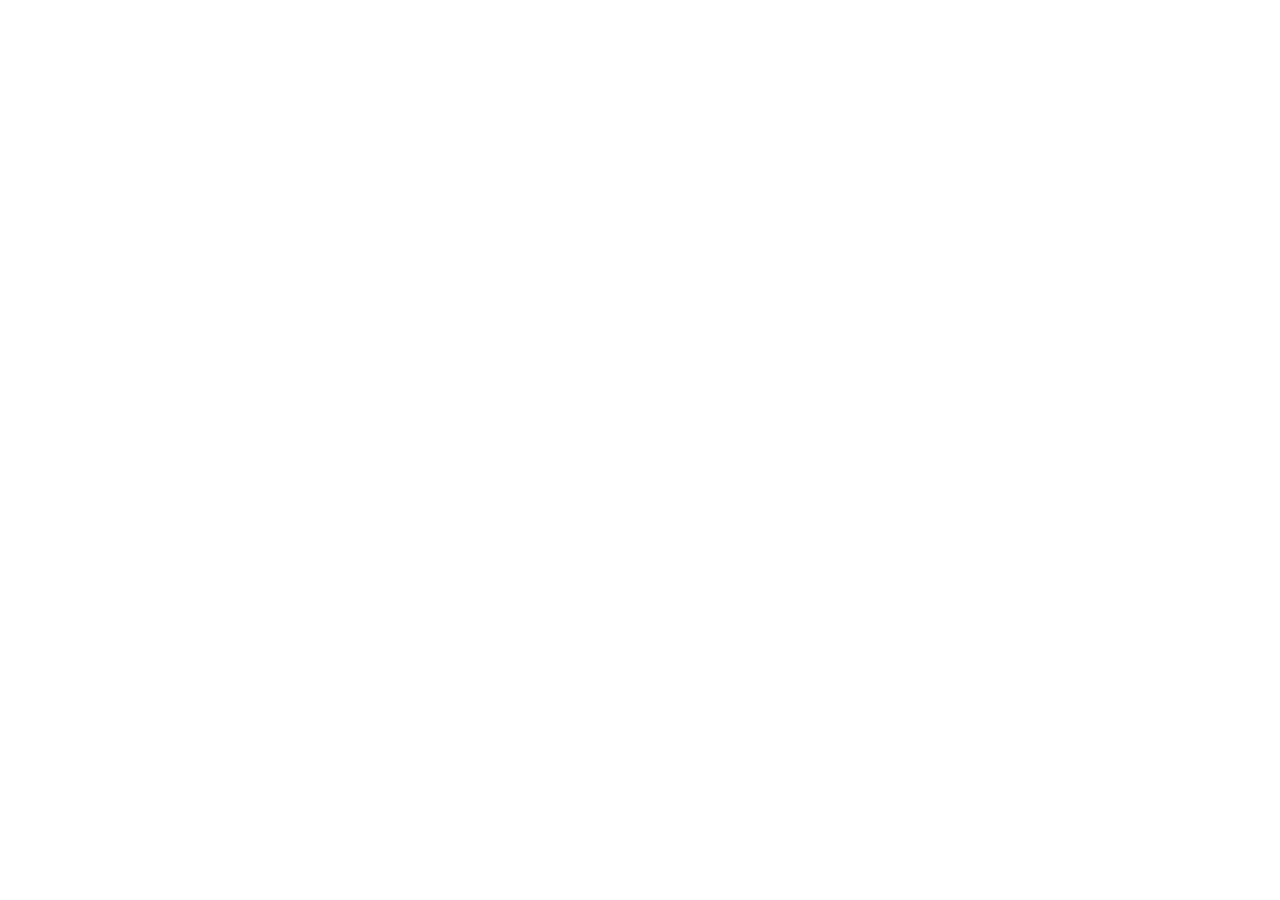
==== about.html @ 94e6d8cb "Init : création du dépôt, arborescence des fichiers et structure HTML de base" ====
<!DOCTYPE html>
<html lang="fr">
<head> 
<meta charset="UTF-8"> 
<meta name="viewport" content="width=device-width, initial-scale=1.0"> 
<title>AfriTalent — A propos</title> 
<!-- Bootstrap 5 via CDN : feuille de style --> 
<link 
href="https://cdn.jsdelivr.net/npm/bootstrap@5.3.0/dist/css/bootstrap.min.css" 
rel="stylesheet"> 
<!-- Votre feuille de style personnelle --> 
<link rel="stylesheet" href="css/style.css">
</head>
<body> 
<!-- Le contenu de la page sera ajoute ici --> 
<!-- Bootstrap 5 via CDN : script JavaScript --> 
<script 
src="https://cdn.jsdelivr.net/npm/bootstrap@5.3.0/dist/js/bootstrap.bundle.min.js"
></script> 
<!-- Votre script JavaScript --> 
<script src="js/main.js"></script>
</body>
</html>
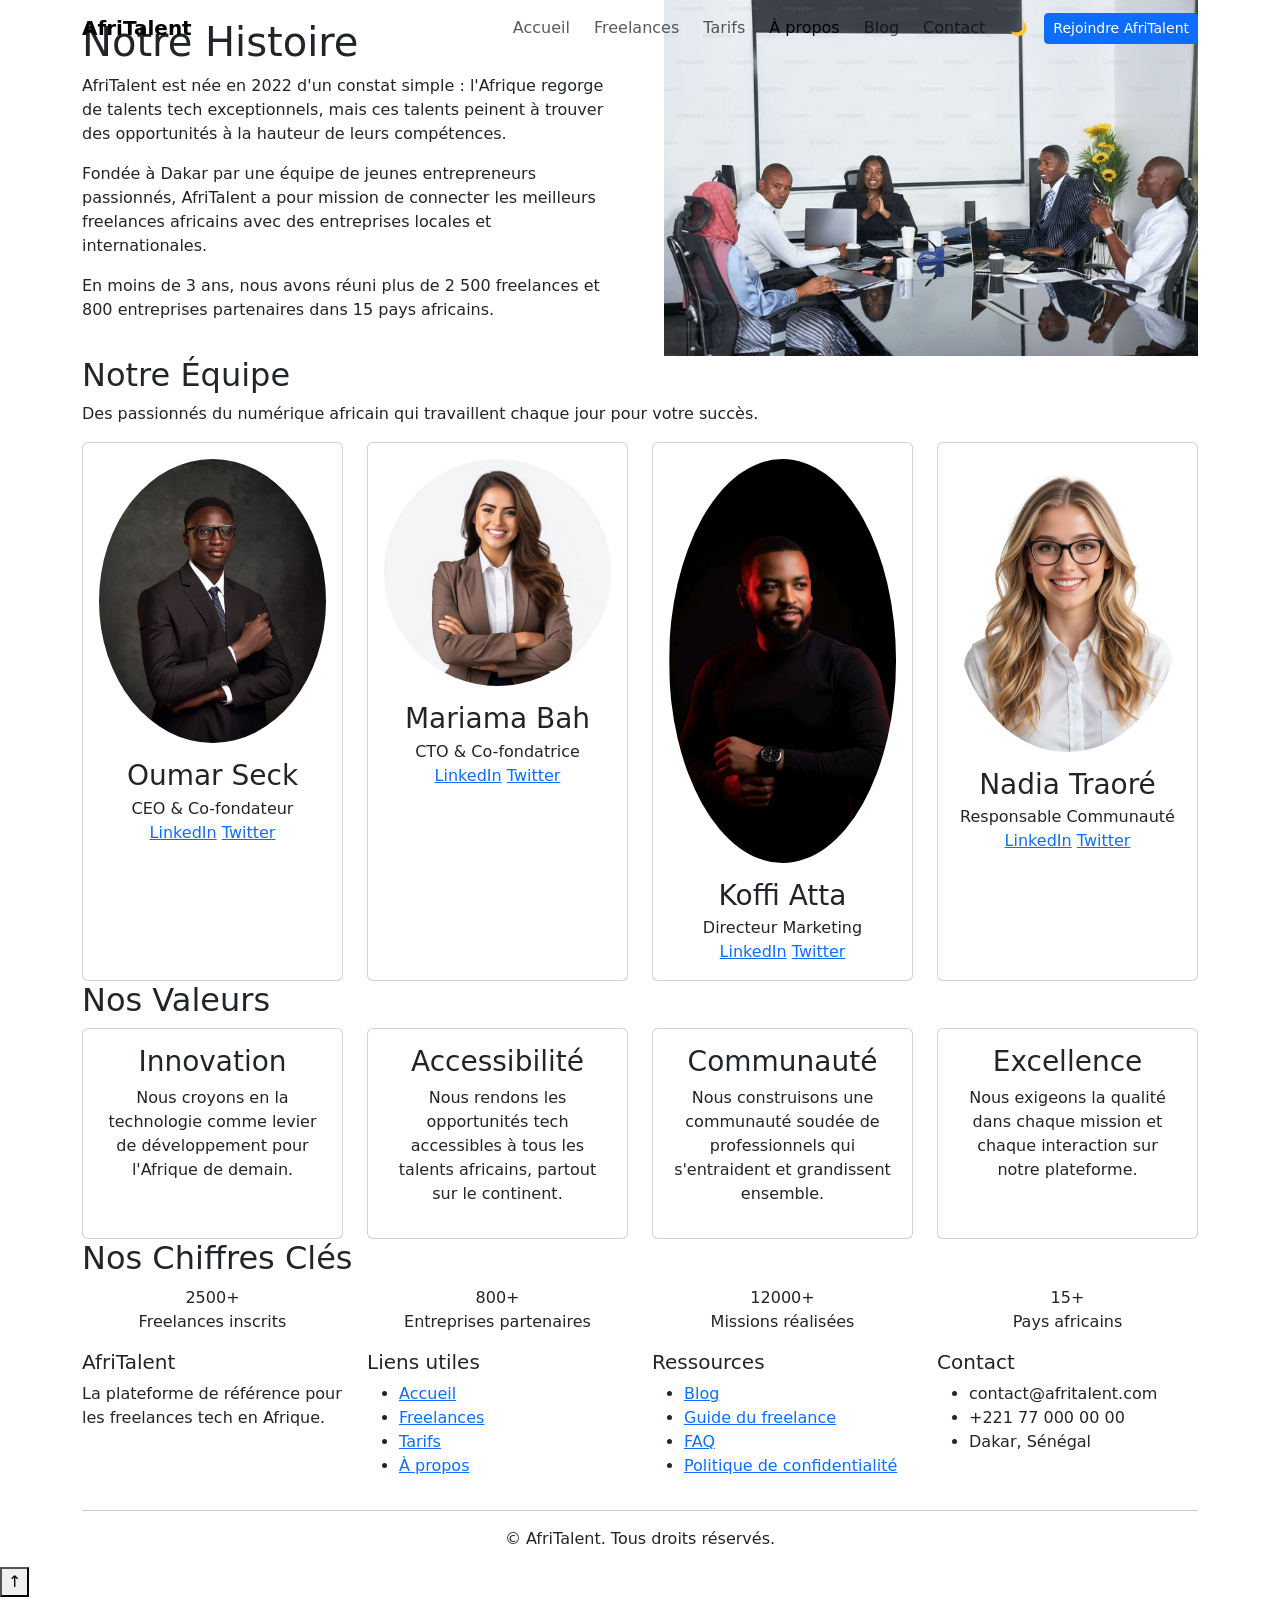
==== commit 208f61ff: "HTML : structure complète des 5 pages avec sections et contenu texte" ====
--- a/about.html
+++ b/about.html
@@ -13,11 +13,237 @@
 </head>
 <body> 
 <!-- Le contenu de la page sera ajoute ici --> 
-<!-- Bootstrap 5 via CDN : script JavaScript --> 
-<script 
-src="https://cdn.jsdelivr.net/npm/bootstrap@5.3.0/dist/js/bootstrap.bundle.min.js"
-></script> 
-<!-- Votre script JavaScript --> 
-<script src="js/main.js"></script>
+ <header>
+<nav class="navbar navbar-expand-lg fixed-top" id="mainNavbar">
+      <div class="container">
+        <a class="navbar-brand fw-bold" href="index.html">AfriTalent</a>
+        <button class="navbar-toggler" type="button" data-bs-toggle="collapse" 
+          data-bs-target="#navMenu" aria-controls="navMenu" 
+          aria-expanded="false" aria-label="Ouvrir le menu">
+          <span class="navbar-toggler-icon"></span>
+        </button>
+        <div class="collapse navbar-collapse" id="navMenu">
+          <ul class="navbar-nav ms-auto align-items-center gap-2">
+            <li class="nav-item"><a class="nav-link" href="index.html">Accueil</a></li>
+            <li class="nav-item"><a class="nav-link" href="freelances.html">Freelances</a></li>
+            <li class="nav-item"><a class="nav-link" href="tarifs.html">Tarifs</a></li>
+            <li class="nav-item"><a class="nav-link active" href="about.html">À propos</a></li>
+            <li class="nav-item"><a class="nav-link" href="#">Blog</a></li>
+            <li class="nav-item"><a class="nav-link" href="contact.html">Contact</a></li>
+            <li class="nav-item">
+              <button id="darkModeToggle" class="btn btn-sm" aria-label="Activer le mode sombre">🌙</button>
+            </li>
+            <li class="nav-item">
+              <a href="freelances.html" class="btn btn-primary btn-sm">Rejoindre AfriTalent</a>
+            </li>
+          </ul>
+        </div>
+      </div>
+    </nav>
+  </header>
+
+
+  <main>
+    <!-- SECTION NOTRE HISTOIRE -->
+    <section id="histoire">
+      <div class="container">
+        <div class="row align-items-center g-5">
+          <div class="col-lg-6">
+            <h1>Notre Histoire</h1>
+            <p>AfriTalent est née en 2022 d'un constat simple : l'Afrique regorge de talents tech exceptionnels, mais ces talents peinent à trouver des opportunités à la hauteur de leurs compétences.</p>
+            <p>Fondée à Dakar par une équipe de jeunes entrepreneurs passionnés, AfriTalent a pour mission de connecter les meilleurs freelances africains avec des entreprises locales et internationales.</p>
+            <p>En moins de 3 ans, nous avons réuni plus de 2 500 freelances et 800 entreprises partenaires dans 15 pays africains.</p>
+          </div>
+          <div class="col-lg-6">
+            <img src="images/Photo signée Ngozi Ejionueme sur Unsplash.jpg" alt="L'équipe AfriTalent réunie dans leurs bureaux à Dakar" class="img-fluid">
+          </div>
+        </div>
+      </div>
+    </section>
+
+    <!-- SECTION EQUIPE -->
+    <section id="equipe">
+      <div class="container">
+        <h2>Notre Équipe</h2>
+        <p>Des passionnés du numérique africain qui travaillent chaque jour pour votre succès.</p>
+
+        <div class="row g-4">
+
+          <div class="col-lg-3 col-md-6">
+            <div class="card text-center h-100">
+              <div class="card-body">
+                <img src="images/h.jpg" alt="Photo de Oumar Seck" class="img-fluid rounded-circle mb-3">
+                <h3 class="card-title">Oumar Seck</h3>
+                <p class="card-subtitle">CEO & Co-fondateur</p>
+                <div class="social-links">
+                  <a href="#" aria-label="LinkedIn de Oumar Seck">LinkedIn</a>
+                  <a href="#" aria-label="Twitter de Oumar Seck">Twitter</a>
+                </div>
+              </div>
+            </div>
+          </div>
+
+          <div class="col-lg-3 col-md-6">
+            <div class="card text-center h-100">
+              <div class="card-body">
+                <img src="images/m.jpg" alt="Photo de Mariama Bah" class="img-fluid rounded-circle mb-3">
+                <h3 class="card-title">Mariama Bah</h3>
+                <p class="card-subtitle">CTO & Co-fondatrice</p>
+                <div class="social-links">
+                  <a href="#" aria-label="LinkedIn de Mariama Bah">LinkedIn</a>
+                  <a href="#" aria-label="Twitter de Mariama Bah">Twitter</a>
+                </div>
+              </div>
+            </div>
+          </div>
+
+          <div class="col-lg-3 col-md-6">
+            <div class="card text-center h-100">
+              <div class="card-body">
+                <img src="images/mm.jpg" alt="Photo de Koffi Atta" class="img-fluid rounded-circle mb-3">
+                <h3 class="card-title">Koffi Atta</h3>
+                <p class="card-subtitle">Directeur Marketing</p>
+                <div class="social-links">
+                  <a href="#" aria-label="LinkedIn de Koffi Atta">LinkedIn</a>
+                  <a href="#" aria-label="Twitter de Koffi Atta">Twitter</a>
+                </div>
+              </div>
+            </div>
+          </div>
+
+          <div class="col-lg-3 col-md-6">
+            <div class="card text-center h-100">
+              <div class="card-body">
+                <img src="images/A Woman Wearing Glasses And A White Shirt Is Smiling At The Camera With Her.jpg" alt="Photo de Nadia Traoré" class="img-fluid rounded-circle mb-3">
+                <h3 class="card-title">Nadia Traoré</h3>
+                <p class="card-subtitle">Responsable Communauté</p>
+                <div class="social-links">
+                  <a href="#" aria-label="LinkedIn de Nadia Traoré">LinkedIn</a>
+                  <a href="#" aria-label="Twitter de Nadia Traoré">Twitter</a>
+                </div>
+              </div>
+            </div>
+          </div>
+
+        </div>
+      </div>
+    </section>
+
+<!-- SECTION VALEURS -->
+    <section id="valeurs">
+      <div class="container">
+        <h2>Nos Valeurs</h2>
+        <div class="row g-4">
+
+          <div class="col-lg-3 col-md-6">
+            <div class="card text-center h-100">
+              <div class="card-body">
+                <h3>Innovation</h3>
+                <p>Nous croyons en la technologie comme levier de développement pour l'Afrique de demain.</p>
+              </div>
+            </div>
+          </div>
+
+          <div class="col-lg-3 col-md-6">
+            <div class="card text-center h-100">
+              <div class="card-body">
+                <h3>Accessibilité</h3>
+                <p>Nous rendons les opportunités tech accessibles à tous les talents africains, partout sur le continent.</p>
+              </div>
+            </div>
+          </div>
+
+          <div class="col-lg-3 col-md-6">
+            <div class="card text-center h-100">
+              <div class="card-body">
+                <h3>Communauté</h3>
+                <p>Nous construisons une communauté soudée de professionnels qui s'entraident et grandissent ensemble.</p>
+              </div>
+            </div>
+          </div>
+
+          <div class="col-lg-3 col-md-6">
+            <div class="card text-center h-100">
+              <div class="card-body">
+                <h3>Excellence</h3>
+                <p>Nous exigeons la qualité dans chaque mission et chaque interaction sur notre plateforme.</p>
+              </div>
+            </div>
+          </div>
+
+        </div>
+      </div>
+    </section>
+
+<!-- SECTION CHIFFRES CLES -->
+    <section id="chiffres">
+      <div class="container">
+        <h2>Nos Chiffres Clés</h2>
+        <div class="row">
+          <div class="col-md-3 text-center">
+            <span class="stat-number" data-target="2500">2500</span><span>+</span>
+            <p>Freelances inscrits</p>
+          </div>
+          <div class="col-md-3 text-center">
+            <span class="stat-number" data-target="800">800</span><span>+</span>
+            <p>Entreprises partenaires</p>
+          </div>
+          <div class="col-md-3 text-center">
+            <span class="stat-number" data-target="12000">12000</span><span>+</span>
+            <p>Missions réalisées</p>
+          </div>
+          <div class="col-md-3 text-center">
+            <span class="stat-number" data-target="15">15</span><span>+</span>
+            <p>Pays africains</p>
+          </div>
+        </div>
+      </div>
+    </section>
+  </main>
+
+  <!-- FOOTER -->
+  <footer id="mainFooter">
+    <div class="container">
+      <div class="row g-4">
+        <div class="col-lg-3 col-md-6">
+          <h5>AfriTalent</h5>
+          <p>La plateforme de référence pour les freelances tech en Afrique.</p>
+        </div>
+        <div class="col-lg-3 col-md-6">
+          <h5>Liens utiles</h5>
+          <ul>
+            <li><a href="index.html">Accueil</a></li>
+            <li><a href="freelances.html">Freelances</a></li>
+            <li><a href="tarifs.html">Tarifs</a></li>
+            <li><a href="about.html">À propos</a></li>
+          </ul>
+        </div>
+        <div class="col-lg-3 col-md-6">
+          <h5>Ressources</h5>
+          <ul>
+            <li><a href="#">Blog</a></li>
+            <li><a href="#">Guide du freelance</a></li>
+            <li><a href="#">FAQ</a></li>
+            <li><a href="#">Politique de confidentialité</a></li>
+          </ul>
+        </div>
+        <div class="col-lg-3 col-md-6">
+          <h5>Contact</h5>
+          <ul>
+            <li>contact@afritalent.com</li>
+            <li>+221 77 000 00 00</li>
+            <li>Dakar, Sénégal</li>
+          </ul>
+        </div>
+      </div>
+      <hr>
+      <p class="text-center">© <span id="currentYear"></span> AfriTalent. Tous droits réservés.</p>
+    </div>
+  </footer>
+
+  <button id="backToTop" aria-label="Retour en haut">↑</button>
+
+  <script src="https://cdn.jsdelivr.net/npm/bootstrap@5.3.3/dist/js/bootstrap.bundle.min.js"></script>
+  <script src="js/main.js"></script>
 </body>
 </html>
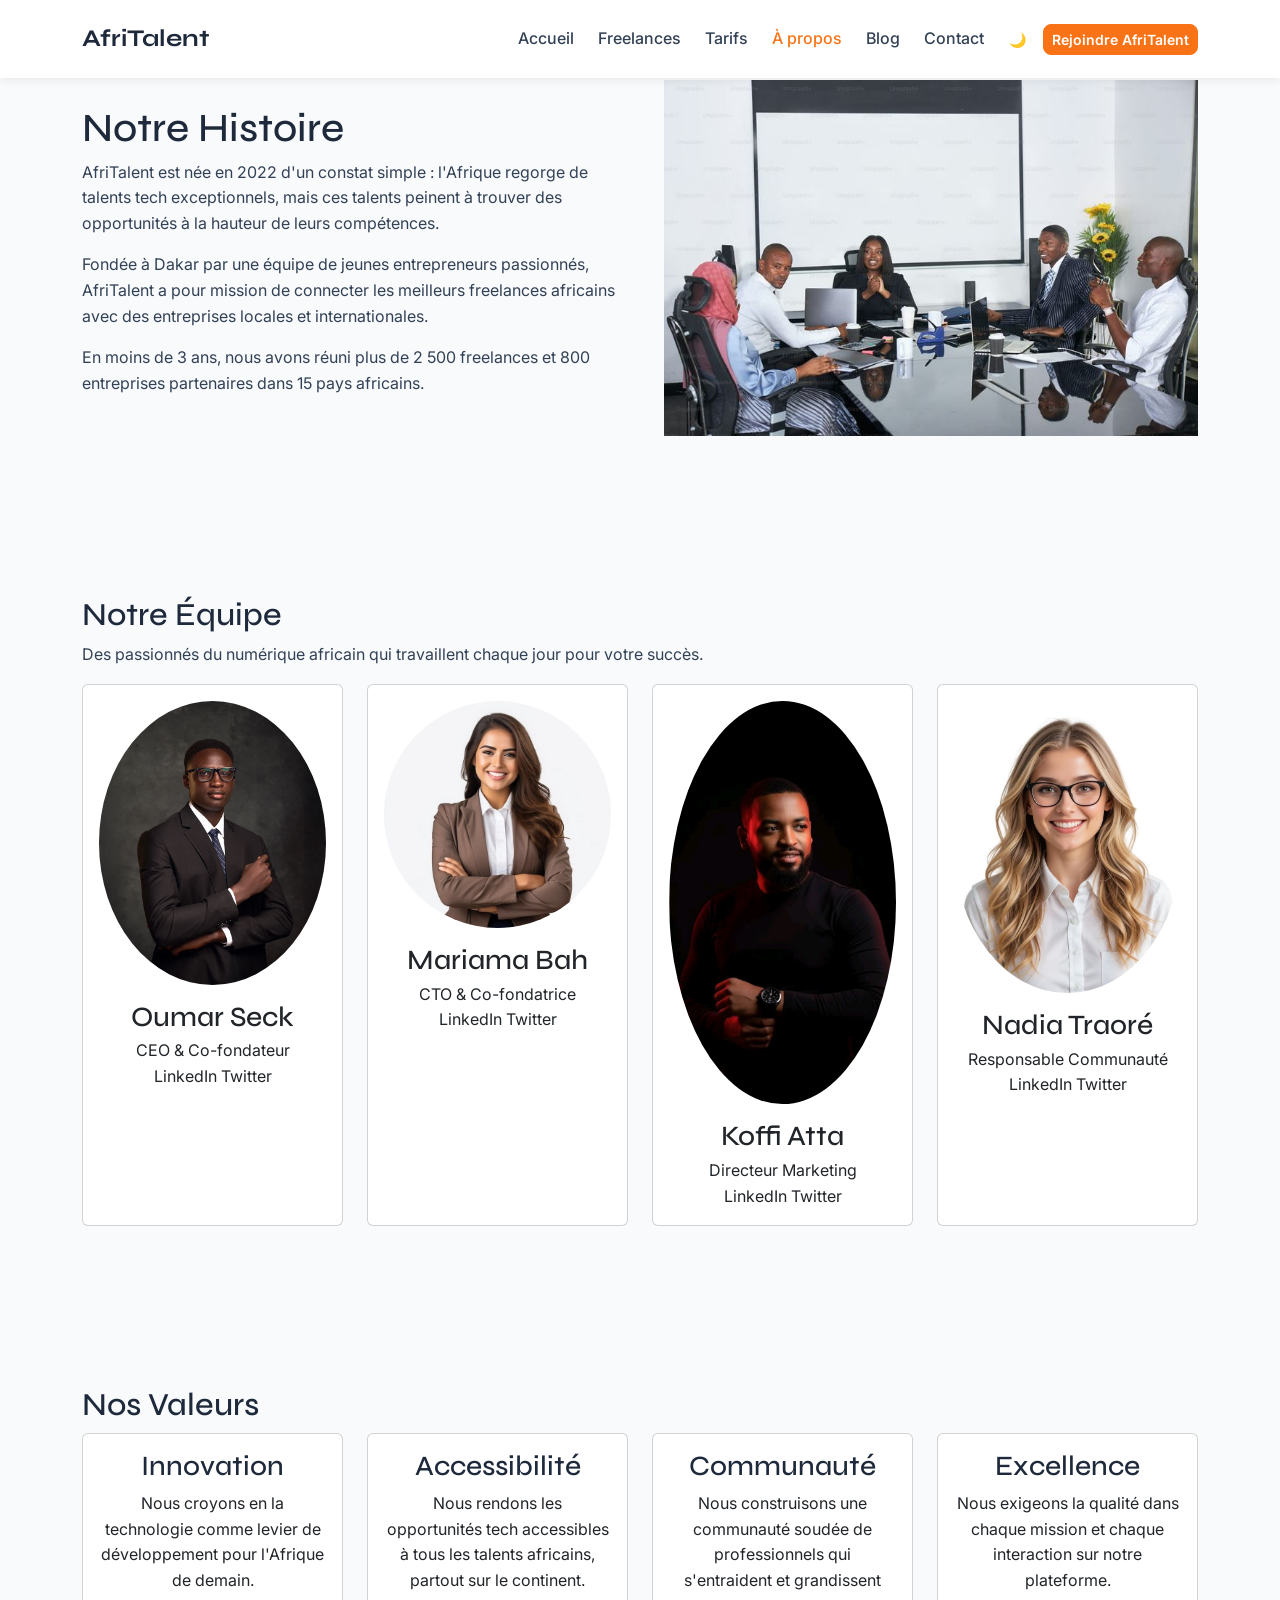
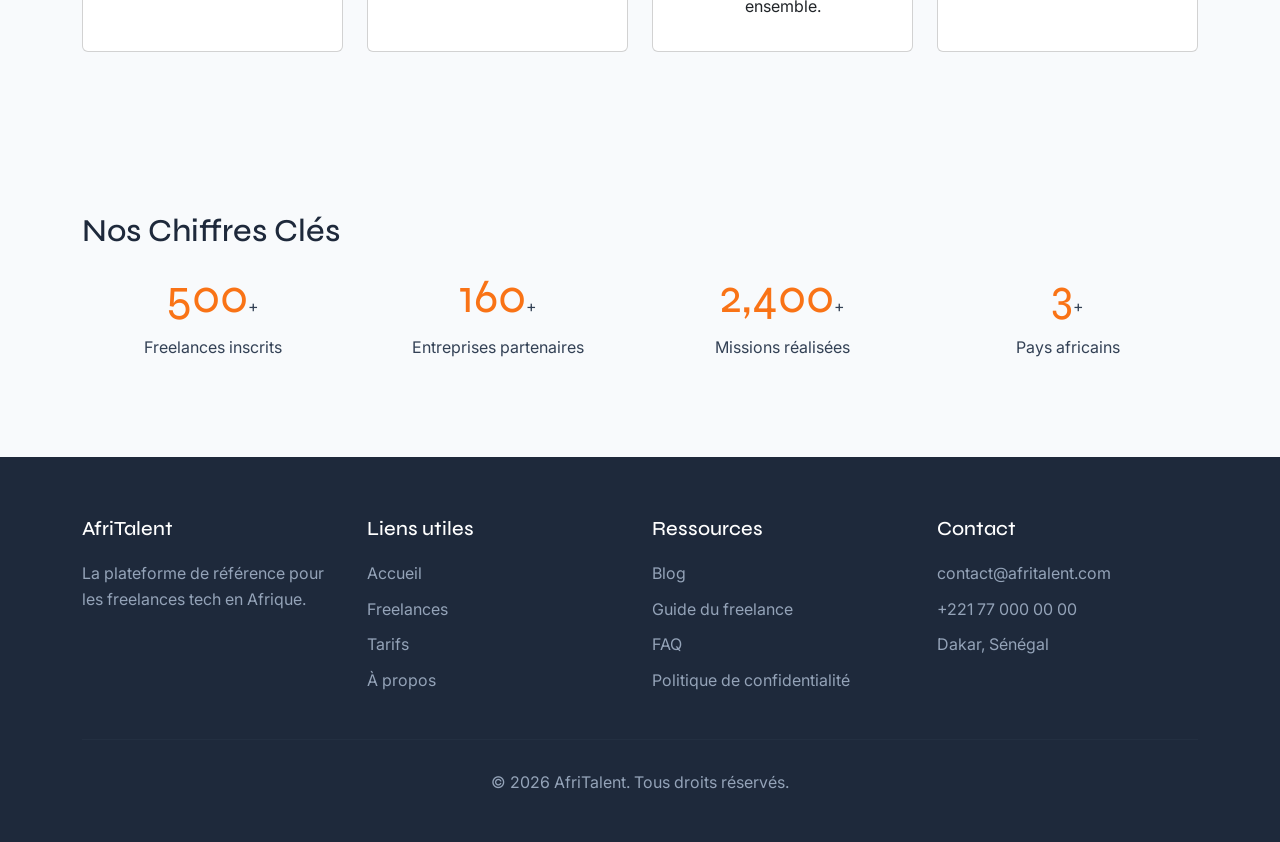
==== commit 7dfa4932: "JS : compteurs animés au scroll et animations fade-in des sections" ====
--- a/about.html
+++ b/about.html
@@ -62,7 +62,7 @@
     </section>
 
     <!-- SECTION EQUIPE -->
-    <section id="equipe">
+    <section id="equipe" class="fade-in">
       <div class="container">
         <h2>Notre Équipe</h2>
         <p>Des passionnés du numérique africain qui travaillent chaque jour pour votre succès.</p>
@@ -130,7 +130,7 @@
     </section>
 
 <!-- SECTION VALEURS -->
-    <section id="valeurs">
+    <section id="valeurs" class="fade-in">
       <div class="container">
         <h2>Nos Valeurs</h2>
         <div class="row g-4">
@@ -176,7 +176,7 @@
     </section>
 
 <!-- SECTION CHIFFRES CLES -->
-    <section id="chiffres">
+    <section id="chiffres" class="fade-in">
       <div class="container">
         <h2>Nos Chiffres Clés</h2>
         <div class="row">
--- a/css/style.css
+++ b/css/style.css
@@ -0,0 +1,618 @@
+@import url('https://fonts.googleapis.com/css2?family=Syne:wght@700;800&family=Inter:wght@400;500;600&display=swap');
+
+
+:root{
+     /* Couleurs principales */
+  --couleur-primaire: #F97316;
+  --couleur-secondaire: #1E293B;
+  --couleur-accent: #FFFFFF;
+  --couleur-fond: #F8FAFC;
+  --couleur-texte: #334155;
+
+  /* Typographie */
+  --police-titre: 'Syne', sans-serif;
+  --police-corps: 'Inter', sans-serif;
+
+  /* Espacements */
+  --espacement-section: 80px;
+  --espacement-sm: 20px;
+
+  /* Bordures */
+  --rayon-carte: 16px;
+
+  /* Ombres */
+  --ombre-carte: 0 4px 20px rgba(0, 0, 0, 0.08);
+
+}
+
+* {
+  margin: 0;
+  padding: 0;
+  box-sizing: border-box;
+}
+
+html {
+  scroll-behavior: smooth;
+}
+
+body {
+  font-family: var(--police-corps);
+  color: var(--couleur-texte);
+  background-color: var(--couleur-fond);
+  line-height: 1.6;
+}
+
+h1, h2, h3, h4, h5, h6 {
+  font-family: var(--police-titre);
+  color: var(--couleur-secondaire);
+}
+
+a {
+  text-decoration: none;
+  color: inherit;
+}
+
+ul {
+  list-style: none;
+  padding: 0;
+}
+
+img {
+  max-width: 100%;
+  height: auto;
+}
+
+section {
+  padding: var(--espacement-section) 0;
+}
+
+.section-title {
+  font-size: 2rem;
+  margin-bottom: 40px;
+  text-align: center;
+}
+
+#mainNavbar {
+  background-color: var(--couleur-accent);
+  box-shadow: 0 2px 10px rgba(0, 0, 0, 0.08);
+  padding: 15px 0;
+  transition: all 0.3s ease;
+}
+
+/* Navbar au scroll — ajoutée par JS */
+#mainNavbar.scrolled {
+  padding: 8px 0;
+  box-shadow: 0 4px 20px rgba(0, 0, 0, 0.15);
+}
+
+.navbar-brand {
+  font-family: var(--police-titre);
+  font-size: 1.5rem;
+  color: var(--couleur-secondaire) !important;
+}
+
+.nav-link {
+  font-family: var(--police-corps);
+  font-weight: 500;
+  color: var(--couleur-texte) !important;
+  transition: color 0.3s ease;
+}
+
+.nav-link:hover,
+.nav-link.active {
+  color: var(--couleur-primaire) !important;
+}
+
+.btn-primary {
+  background-color: var(--couleur-primaire);
+  border-color: var(--couleur-primaire);
+  font-weight: 600;
+  border-radius: 8px;
+  transition: all 0.3s ease;
+}
+
+.btn-primary:hover {
+  background-color: #ea6c0a;
+  border-color: #ea6c0a;
+  transform: translateY(-2px);
+}
+
+.btn-outline-primary {
+  color: var(--couleur-primaire);
+  border-color: var(--couleur-primaire);
+  font-weight: 600;
+  border-radius: 8px;
+  transition: all 0.3s ease;
+}
+
+.btn-outline-primary:hover {
+  background-color: var(--couleur-primaire);
+  color: white;
+  transform: translateY(-2px);
+}
+
+#backToTop {
+  position: fixed;
+  bottom: 30px;
+  right: 30px;
+  background-color: var(--couleur-primaire);
+  color: white;
+  border: none;
+  border-radius: 50%;
+  width: 50px;
+  height: 50px;
+  font-size: 1.2rem;
+  cursor: pointer;
+  display: none;
+  z-index: 999;
+  box-shadow: var(--ombre-carte);
+  transition: all 0.3s ease;
+}
+
+#backToTop:hover {
+  background-color: #ea6c0a;
+  transform: translateY(-3px);
+}
+
+#mainFooter {
+  background-color: var(--couleur-secondaire);
+  color: #94A3B8;
+  padding: 60px 0 30px;
+}
+
+#mainFooter h5 {
+  color: var(--couleur-accent);
+  font-family: var(--police-titre);
+  margin-bottom: 20px;
+}
+
+#mainFooter ul li {
+  margin-bottom: 10px;
+}
+
+#mainFooter a {
+  color: #94A3B8;
+  transition: color 0.3s ease;
+}
+
+#mainFooter a:hover {
+  color: var(--couleur-primaire);
+}
+
+#mainFooter hr {
+  border-color: #334155;
+  margin: 30px 0;
+}
+
+.copyright {
+  color: #64748B;
+  font-size: 0.9rem;
+}
+
+
+body.dark-mode {
+  background-color: #0F172A;
+  color: #CBD5E1;
+}
+
+body.dark-mode #mainNavbar {
+  background-color: #1E293B;
+}
+
+body.dark-mode h1,
+body.dark-mode h2,
+body.dark-mode h3 {
+  color: #F1F5F9;
+}
+
+body.dark-mode .card {
+  background-color: #1E293B;
+  border-color: #334155;
+  color: #CBD5E1;
+}
+
+#hero {
+  padding-top: 120px;
+  padding-bottom: var(--espacement-section);
+  background-color: var(--couleur-fond);
+}
+
+#hero h1 {
+  font-size: 3.5rem;
+  line-height: 1.1;
+  margin-bottom: 20px;
+  color: var(--couleur-secondaire);
+}
+
+#hero h2 {
+  font-size: 1.2rem;
+  font-weight: 400;
+  font-family: var(--police-corps);
+  color: var(--couleur-texte);
+  margin-bottom: 30px;
+}
+
+#hero .btn {
+  margin-right: 15px;
+  margin-bottom: 15px;
+}
+
+#hero img {
+  border-radius: var(--rayon-carte);
+  object-fit: cover;
+  max-height: 500px;
+  width: 100%;
+}
+
+/* Statistiques */
+.stats-row {
+  margin-top: 60px;
+  padding-top: 40px;
+  border-top: 1px solid #E2E8F0;
+}
+
+.stat-number {
+  font-family: var(--police-titre);
+  font-size: 2.5rem;
+  color: var(--couleur-primaire);
+}
+
+.stats-row p {
+  color: var(--couleur-texte);
+  font-size: 0.95rem;
+  margin-top: 5px;
+}
+
+#how-it-works {
+  background-color: white;
+}
+
+#how-it-works h2 {
+  text-align: center;
+  margin-bottom: 50px;
+}
+
+.bento-grid {
+  display: grid;
+  grid-template-columns: repeat(3, 1fr);
+  gap: 20px;
+}
+
+.bento-card {
+  background-color: var(--couleur-fond);
+  border-radius: var(--rayon-carte);
+  padding: 30px;
+  box-shadow: var(--ombre-carte);
+  transition: transform 0.3s ease, box-shadow 0.3s ease;
+}
+
+.bento-card:hover {
+  transform: translateY(-5px);
+  box-shadow: 0 10px 30px rgba(0, 0, 0, 0.12);
+}
+
+/* Carte large — occupe 2 colonnes */
+.bento-large {
+  grid-column: span 2;
+}
+
+/* Carte large en largeur — occupe toute la largeur */
+.bento-wide {
+  grid-column: span 3;
+}
+
+.step-number {
+  font-family: var(--police-titre);
+  font-size: 3rem;
+  color: var(--couleur-primaire);
+  opacity: 0.3;
+  display: block;
+  margin-bottom: 10px;
+}
+
+.bento-card h3 {
+  font-size: 1.3rem;
+  margin-bottom: 10px;
+}
+
+.bento-card p {
+  color: var(--couleur-texte);
+  font-size: 0.95rem;
+}
+
+#categories {
+  background-color: var(--couleur-fond);
+}
+
+#categories h2 {
+  text-align: center;
+  margin-bottom: 50px;
+}
+
+.category-card {
+  background-color: white;
+  border-radius: var(--rayon-carte);
+  padding: 30px;
+  text-align: center;
+  box-shadow: var(--ombre-carte);
+  transition: transform 0.3s ease, box-shadow 0.3s ease, border-color 0.3s ease;
+  border: 2px solid transparent;
+  height: 100%;
+  cursor: pointer;
+}
+
+.category-card:hover {
+  transform: translateY(-8px);
+  box-shadow: 0 15px 40px rgba(249, 115, 22, 0.15);
+  border-color: var(--couleur-primaire);
+}
+
+.category-card h3 {
+  font-size: 1.2rem;
+  margin-bottom: 10px;
+}
+
+.category-card span {
+  color: var(--couleur-primaire);
+  font-size: 0.9rem;
+  font-weight: 500;
+}
+
+#testimonials {
+  background-color: white;
+}
+
+#testimonials h2 {
+  text-align: center;
+  margin-bottom: 50px;
+}
+
+.testimonial-card {
+  text-align: center;
+  padding: 40px;
+  max-width: 700px;
+  margin: 0 auto;
+}
+
+.testimonial-card .avatar {
+  width: 80px;
+  height: 80px;
+  border-radius: 50%;
+  object-fit: cover;
+  margin-bottom: 20px;
+  border: 3px solid var(--couleur-primaire);
+}
+
+.testimonial-card p {
+  font-size: 1.1rem;
+  font-style: italic;
+  color: var(--couleur-texte);
+  margin-bottom: 20px;
+}
+
+.testimonial-card strong {
+  display: block;
+  font-family: var(--police-titre);
+  color: var(--couleur-secondaire);
+  font-size: 1.1rem;
+}
+
+.testimonial-card span {
+  color: #94A3B8;
+  font-size: 0.9rem;
+}
+
+.carousel-control-prev-icon,
+.carousel-control-next-icon {
+  filter: invert(1);
+}
+
+#cta {
+  background-color: var(--couleur-primaire);
+  color: white;
+}
+
+#cta h2 {
+  color: white;
+  font-size: 2.2rem;
+  margin-bottom: 15px;
+}
+
+#cta p {
+  color: rgba(255, 255, 255, 0.85);
+  margin-bottom: 30px;
+  font-size: 1.1rem;
+}
+
+#cta .btn-light {
+  font-weight: 600;
+  color: var(--couleur-primaire);
+  border-radius: 8px;
+  padding: 12px 35px;
+  transition: all 0.3s ease;
+}
+
+#cta .btn-light:hover {
+  transform: translateY(-3px);
+  box-shadow: 0 8px 25px rgba(0, 0, 0, 0.2);
+}
+
+
+/* ---- TABLETTE (768px) ---- */
+@media (max-width: 768px) {
+
+  /* Hero */
+  #hero {
+    padding-top: 100px;
+    text-align: center;
+  }
+
+  #hero h1 {
+    font-size: 2.2rem;
+  }
+
+  #hero h2 {
+    font-size: 1rem;
+  }
+
+  #hero img {
+    margin-top: 30px;
+    max-height: 350px;
+  }
+
+  #hero .btn {
+    display: block;
+    width: 100%;
+    margin-right: 0;
+    margin-bottom: 10px;
+  }
+
+  /* Statistiques */
+  .stats-row {
+    margin-top: 40px;
+  }
+
+  .stat-number {
+    font-size: 2rem;
+  }
+
+  /* Bento Grid */
+  .bento-grid {
+    grid-template-columns: repeat(2, 1fr);
+  }
+
+  .bento-large {
+    grid-column: span 2;
+  }
+
+  .bento-wide {
+    grid-column: span 2;
+  }
+
+  /* Catégories */
+  .category-card {
+    padding: 20px;
+  }
+
+  /* Témoignages */
+  .testimonial-card {
+    padding: 20px;
+  }
+
+  /* CTA */
+  #cta h2 {
+    font-size: 1.6rem;
+  }
+
+  /* Tarifs */
+  #tarifs .card.border-primary {
+    transform: scale(1);
+  }
+
+  /* Contact */
+  .contact-info {
+    margin-bottom: 30px;
+  }
+
+  /* Footer */
+  #mainFooter {
+    text-align: center;
+  }
+
+  /* Filtres freelances */
+  .filtres-btns {
+    justify-content: center;
+  }
+
+}
+
+/* ---- MOBILE (375px) ---- */
+@media (max-width: 375px) {
+
+  /* Hero */
+  #hero h1 {
+    font-size: 1.8rem;
+  }
+
+  #hero h2 {
+    font-size: 0.95rem;
+  }
+
+  /* Bento Grid */
+  .bento-grid {
+    grid-template-columns: 1fr;
+  }
+
+  .bento-large {
+    grid-column: span 1;
+  }
+
+  .bento-wide {
+    grid-column: span 1;
+  }
+
+  /* Statistiques */
+  .stat-number {
+    font-size: 1.8rem;
+  }
+
+  /* Navbar */
+  .navbar-brand {
+    font-size: 1.2rem;
+  }
+
+  /* Témoignages */
+  .testimonial-card p {
+    font-size: 0.95rem;
+  }
+
+  /* CTA */
+  #cta h2 {
+    font-size: 1.4rem;
+  }
+
+  /* Footer */
+  #mainFooter {
+    padding: 40px 0 20px;
+  }
+
+  /* Bouton retour en haut */
+  #backToTop {
+    bottom: 15px;
+    right: 15px;
+    width: 40px;
+    height: 40px;
+    font-size: 1rem;
+  }
+
+  /* Contact */
+  .form-control,
+  .form-select {
+    padding: 10px 12px;
+  }
+
+  /* Tarifs */
+  .price {
+    font-size: 1.6rem;
+  }
+
+}
+
+/* ---- DESKTOP (1200px+) ---- */
+@media (min-width: 1200px) {
+
+  #hero h1 {
+    font-size: 4rem;
+  }
+
+  .bento-grid {
+    grid-template-columns: repeat(3, 1fr);
+  }
+
+  .stat-number {
+    font-size: 3rem;
+  }
+
+}
+
+
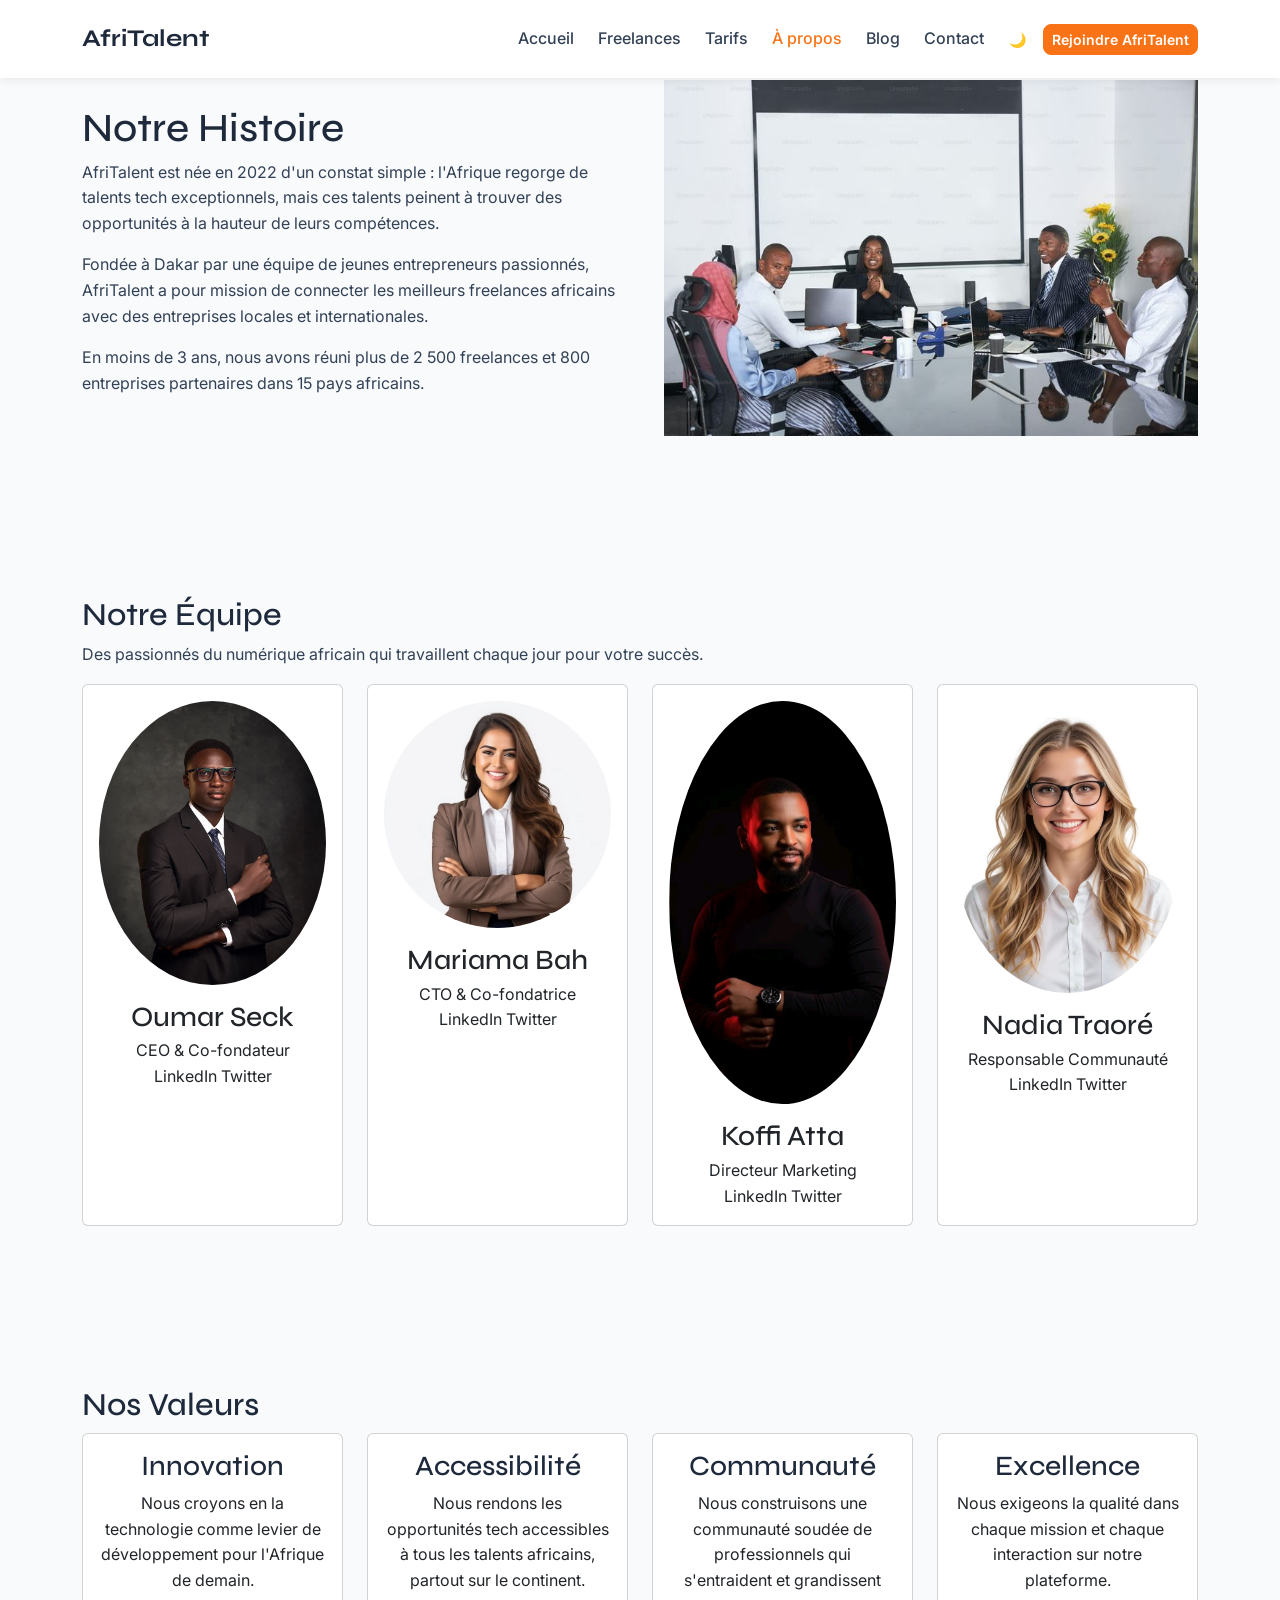
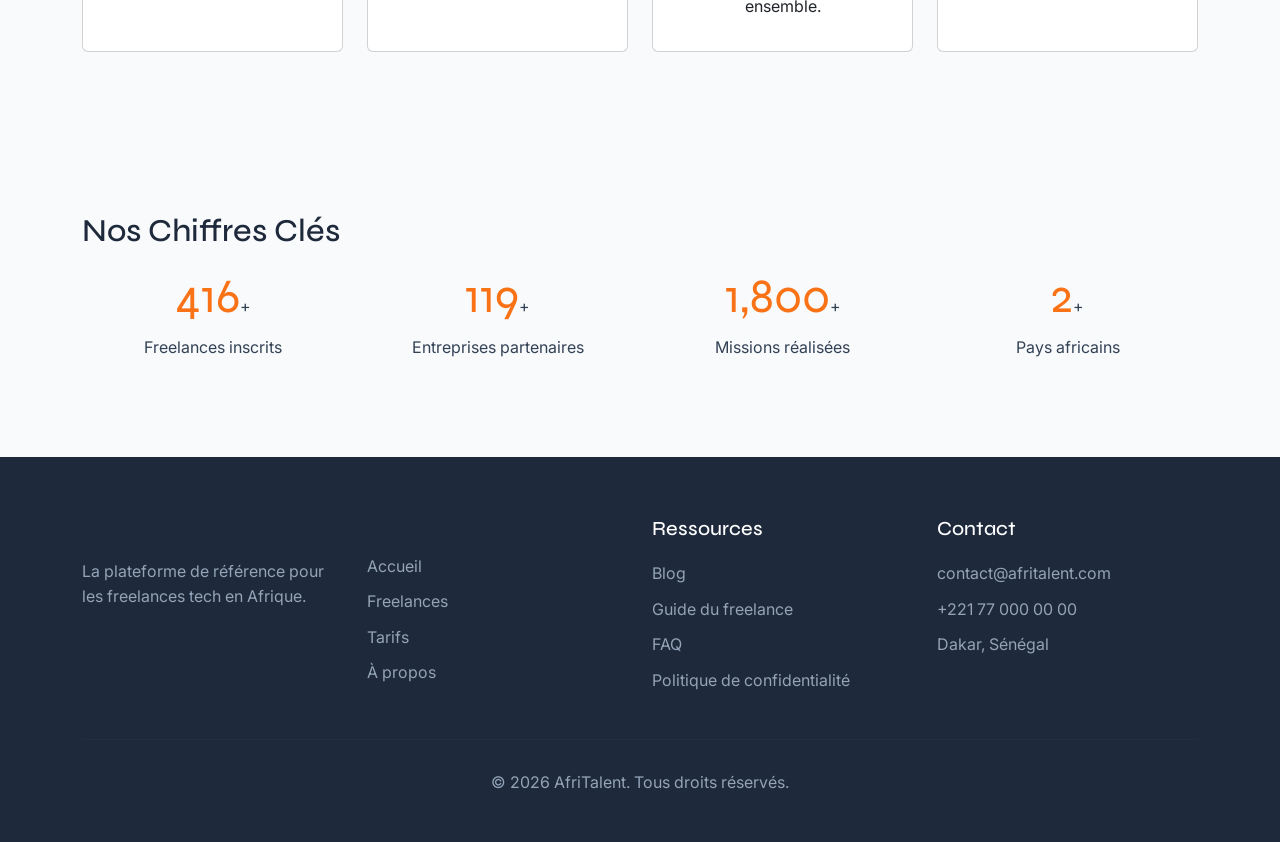
==== commit badd4e7b: "Finalisation : corrections responsive, optimisation du code et commentaires" ====
--- a/about.html
+++ b/about.html
@@ -55,7 +55,7 @@
             <p>En moins de 3 ans, nous avons réuni plus de 2 500 freelances et 800 entreprises partenaires dans 15 pays africains.</p>
           </div>
           <div class="col-lg-6">
-            <img src="images/Photo signée Ngozi Ejionueme sur Unsplash.jpg" alt="L'équipe AfriTalent réunie dans leurs bureaux à Dakar" class="img-fluid">
+            <img src="images/Unsplash.jpg" alt="L'équipe AfriTalent réunie dans leurs bureaux à Dakar" class="img-fluid">
           </div>
         </div>
       </div>
@@ -114,7 +114,7 @@
           <div class="col-lg-3 col-md-6">
             <div class="card text-center h-100">
               <div class="card-body">
-                <img src="images/A Woman Wearing Glasses And A White Shirt Is Smiling At The Camera With Her.jpg" alt="Photo de Nadia Traoré" class="img-fluid rounded-circle mb-3">
+                <img src="images/woma.jpg" alt="Photo de Nadia Traoré" class="img-fluid rounded-circle mb-3">
                 <h3 class="card-title">Nadia Traoré</h3>
                 <p class="card-subtitle">Responsable Communauté</p>
                 <div class="social-links">
@@ -206,11 +206,11 @@
     <div class="container">
       <div class="row g-4">
         <div class="col-lg-3 col-md-6">
-          <h5>AfriTalent</h5>
+          <h3>AfriTalent</h3>
           <p>La plateforme de référence pour les freelances tech en Afrique.</p>
         </div>
         <div class="col-lg-3 col-md-6">
-          <h5>Liens utiles</h5>
+          <h4>Liens utiles</h4>
           <ul>
             <li><a href="index.html">Accueil</a></li>
             <li><a href="freelances.html">Freelances</a></li>
--- a/css/style.css
+++ b/css/style.css
@@ -1,6 +1,8 @@
+/*IMPORT GOOGLE FONTS */
 @import url('https://fonts.googleapis.com/css2?family=Syne:wght@700;800&family=Inter:wght@400;500;600&display=swap');
 
 
+/* VARIABLES CSS*/
 :root{
      /* Couleurs principales */
   --couleur-primaire: #F97316;
@@ -24,7 +26,9 @@
   --ombre-carte: 0 4px 20px rgba(0, 0, 0, 0.08);
 
 }
-
+ 
+
+/* RESET ET STYLES DE BASE*/
 * {
   margin: 0;
   padding: 0;
@@ -71,6 +75,8 @@
   margin-bottom: 40px;
   text-align: center;
 }
+
+/*  NAVBAR */
 
 #mainNavbar {
   background-color: var(--couleur-accent);
@@ -130,6 +136,8 @@
   color: white;
   transform: translateY(-2px);
 }
+
+/* BOUTON RETOUR EN HAUT */
 
 #backToTop {
   position: fixed;
@@ -154,6 +162,8 @@
   transform: translateY(-3px);
 }
 
+/* FOOTER*/
+
 #mainFooter {
   background-color: var(--couleur-secondaire);
   color: #94A3B8;
@@ -189,6 +199,7 @@
   font-size: 0.9rem;
 }
 
+/*  MODE SOMBRE */
 
 body.dark-mode {
   background-color: #0F172A;
@@ -210,6 +221,8 @@
   border-color: #334155;
   color: #CBD5E1;
 }
+
+/* SECTION HERO */
 
 #hero {
   padding-top: 120px;
@@ -263,6 +276,7 @@
   margin-top: 5px;
 }
 
+/* SECTION HOW IT WORKS */
 #how-it-works {
   background-color: white;
 }
@@ -319,6 +333,8 @@
   color: var(--couleur-texte);
   font-size: 0.95rem;
 }
+
+/*  SECTION CATEGORIES */
 
 #categories {
   background-color: var(--couleur-fond);
@@ -358,6 +374,7 @@
   font-weight: 500;
 }
 
+/*  SECTION TESTIMONIALS */
 #testimonials {
   background-color: white;
 }
@@ -407,6 +424,8 @@
   filter: invert(1);
 }
 
+/* SECTION CTA */
+
 #cta {
   background-color: var(--couleur-primaire);
   color: white;
